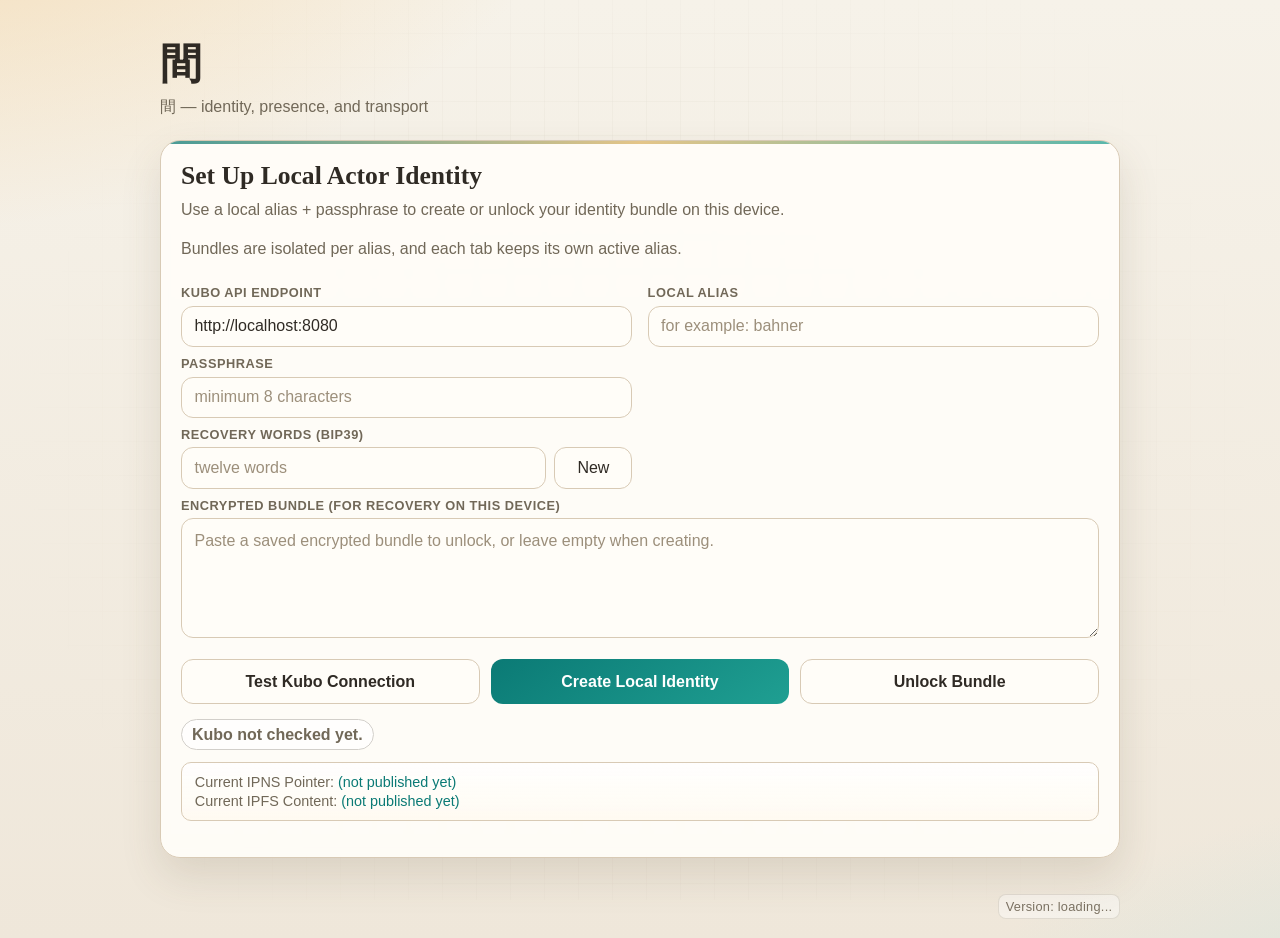
==== actor/www/index.html @ 0f160c1f "Removed legacy lang/locale handling" ====
<!DOCTYPE html>
<html lang="en">
<head>
  <meta charset="UTF-8">
  <meta name="viewport" content="width=device-width, initial-scale=1.0">
  <title>間</title>
  <link rel="icon" type="image/svg+xml" href="favicon.ico">
  <link rel="stylesheet" href="style.css">
</head>
<body>
  <div class="bg-ornament"></div>

  <main class="shell">
    <header class="brand-row">
      <h1 id="brand-proper-name">間</h1>
      <p id="brand-subtitle">間 — identity, presence, and transport</p>
    </header>

    <div id="session-tools" class="session-tools hidden" aria-label="Session tools">
      <button id="btn-export" type="button">Export Bundle</button>
      <button id="btn-lock" type="button">Lock</button>
    </div>

    <section id="setup-view" class="card">
      <h2>Set Up Local Actor Identity</h2>
      <p class="lead">Use a local alias + passphrase to create or unlock your identity bundle on this device.</p>
      <p class="lead">Bundles are isolated per alias, and each tab keeps its own active alias.</p>

      <div class="grid-2">
        <div>
          <label for="kubo-api">Kubo API Endpoint</label>
          <input id="kubo-api" type="text" value="http://localhost:8080" autocomplete="off">
        </div>
        <div>
          <label for="alias-name">Local Alias</label>
          <input id="alias-name" type="text" placeholder="for example: bahner" autocomplete="off">
        </div>
      </div>

      <div class="grid-2">
        <div>
          <label for="passphrase">Passphrase</label>
          <input id="passphrase" type="password" placeholder="minimum 8 characters" autocomplete="off">
        </div>
        <div></div>
      </div>

      <div class="grid-2">
        <div>
          <label for="recovery-phrase">Recovery Words (BIP39)</label>
          <div class="row-tight">
            <input id="recovery-phrase" type="text" placeholder="twelve words" autocomplete="off">
            <button id="btn-new-phrase" type="button">New</button>
          </div>
        </div>
        <div></div>
      </div>

      <label for="bundle-text">Encrypted Bundle (for recovery on this device)</label>
      <textarea id="bundle-text" placeholder="Paste a saved encrypted bundle to unlock, or leave empty when creating."></textarea>

      <div class="setup-actions">
        <button id="btn-kubo-check" type="button">Test Kubo Connection</button>
        <button id="btn-create" class="primary" type="button">Create Local Identity</button>
        <button id="btn-unlock" type="button">Unlock Bundle</button>
      </div>

      <p id="kubo-status" class="status idle">Kubo not checked yet.</p>
      <div id="kubo-install-note" class="kubo-install-note hidden"></div>
      <section id="publish-info" class="publish-info" aria-live="polite">
        <p class="publish-line">Current IPNS Pointer: <a id="current-ipns-link" href="#">(not published yet)</a></p>
        <p class="publish-line">Current IPFS Content: <a id="current-cid-link" href="#">(not published yet)</a></p>
      </section>
      <p id="setup-status" class="setup-status"></p>
    </section>

    <section id="chat-view" class="chat hidden" aria-live="polite">
      <div class="room-hero">
        <h2 id="room-heading">Welcome</h2>
        <p class="lead room-description" id="room-description"></p>
      </div>

      <div class="chat-body">
        <div class="chat-main">
          <div id="transcript" class="transcript"></div>
          <form id="command-form" class="composer">
            <input id="command-input" type="text" placeholder="go north / look / 'hello / @alice 'hi / .help" autocomplete="off">
            <button type="submit" class="primary">Send</button>
          </form>
        </div>
        <aside id="avatar-panel" class="avatar-panel">
          <div class="avatar-panel-label">Here</div>
          <ul id="avatar-list"></ul>
        </aside>
      </div>
    </section>
  </main>

  <footer class="app-footer" aria-live="polite">
    <span id="app-version" class="app-version">Version: loading...</span>
  </footer>

  <div id="lock-overlay" class="lock-overlay hidden" role="dialog" aria-modal="true" aria-hidden="true" tabindex="0" aria-label="Session lock overlay">
    <div class="lock-card">
      <div class="lock-banner">
        <div>
          <p class="lock-title">Pan-Galactic Pause</p>
          <p class="lock-subtitle">Klikk hvor som helst for å lande tilbake i setup.</p>
        </div>
      </div>
      <canvas id="lock-canvas" class="lock-canvas" aria-label="Don't panic canvas"></canvas>
    </div>
  </div>

  <div id="yaml-editor-modal" class="yaml-editor-modal hidden" role="dialog" aria-modal="true" aria-hidden="true" aria-label="Local room YAML editor">
    <div class="yaml-editor-card">
      <header class="yaml-editor-head">
        <div>
          <h2>Local YAML Editor</h2>
          <p id="yaml-editor-context" class="yaml-editor-context">No edit target loaded.</p>
        </div>
      </header>
      <textarea id="yaml-editor-text" class="yaml-editor-text" spellcheck="false" placeholder="Edit content will appear here."></textarea>
      <p id="yaml-editor-status" class="yaml-editor-status">Ready.</p>
      <div class="yaml-editor-actions">
        <button id="yaml-editor-reload" type="button">Reload Source</button>
        <button id="yaml-editor-cancel" type="button">Close</button>
        <button id="yaml-editor-close-eval" type="button" class="hidden">Close and Eval</button>
        <button id="yaml-editor-save" class="primary" type="button">Save</button>
      </div>
    </div>
  </div>

  <script type="module" src="app.js"></script>
</body>
</html>
---- actor/www/style.css ----
:root {
  --bg-0: #f6f2e9;
  --bg-1: #efe7da;
  --panel: rgba(255, 253, 249, 0.92);
  --line: #d8cab5;
  --line-strong: #c4b197;
  --text: #2f2a24;
  --muted: #716858;
  --ok: #1e8f62;
  --warn: #a87412;
  --err: #b4483c;
  --accent: #0b7a75;
  --accent-2: #1f9f92;
  --shadow: 0 18px 40px rgba(94, 78, 53, 0.14);
}

* {
  box-sizing: border-box;
}

body {
  margin: 0;
  min-height: 100vh;
  font-family: "Avenir Next", "Segoe UI", sans-serif;
  color: var(--text);
  background: radial-gradient(1200px 700px at -10% -20%, #f4d8ac 0%, transparent 60%),
              radial-gradient(1000px 520px at 120% 120%, #cce3de 0%, transparent 65%),
              linear-gradient(180deg, var(--bg-0), var(--bg-1));
  display: flex;
  flex-direction: column;
}

.bg-ornament {
  position: fixed;
  inset: 0;
  pointer-events: none;
  background-image: linear-gradient(90deg, rgba(91, 74, 50, 0.06) 1px, transparent 1px),
                    linear-gradient(0deg, rgba(91, 74, 50, 0.06) 1px, transparent 1px);
  background-size: 34px 34px;
  mask-image: radial-gradient(circle at center, black, transparent 80%);
}

.shell {
  flex: 1;
  width: min(960px, calc(100% - 2rem));
  margin: 2.25rem auto;
  position: relative;
  z-index: 1;
}

.app-footer {
  width: min(960px, calc(100% - 2rem));
  margin: 0 auto 1.2rem;
  color: var(--muted);
  font-size: 0.8rem;
  letter-spacing: 0.02em;
  text-align: right;
  opacity: 0.92;
}

.app-version {
  display: inline-block;
  padding: 0.24rem 0.42rem;
  border-radius: 8px;
  border: 1px solid rgba(91, 74, 50, 0.15);
  background: rgba(255, 255, 255, 0.45);
}

.brand-row h1 {
  margin: 0;
  font-family: "Iowan Old Style", "Palatino Linotype", serif;
  font-size: clamp(2rem, 5vw, 2.6rem);
  letter-spacing: 0.01em;
}

.brand-row p {
  margin: 0.3rem 0 1.4rem;
  color: var(--muted);
  font-size: 1rem;
}

.session-tools {
  display: flex;
  justify-content: flex-end;
  gap: 0.45rem;
  margin-bottom: 0.6rem;
}

.session-tools button {
  width: auto;
  padding: 0.5rem 0.7rem;
  font-size: 0.86rem;
  background: rgba(255, 250, 242, 0.75);
}

.card,
.chat {
  border: 1px solid var(--line);
  background: var(--panel);
  border-radius: 20px;
  padding: 1.25rem;
  box-shadow: var(--shadow);
  backdrop-filter: blur(4px);
}

.card {
  position: relative;
  overflow: hidden;
}

.card::before {
  content: "";
  position: absolute;
  inset: 0 auto auto 0;
  width: 100%;
  height: 3px;
  background: linear-gradient(90deg, var(--accent), #dbb263, var(--accent-2));
  opacity: 0.75;
}

.card h2,
.chat h2 {
  margin: 0;
  font-family: "Iowan Old Style", "Palatino Linotype", serif;
  font-size: 1.6rem;
}

.lead {
  color: var(--muted);
  margin-top: 0.42rem;
  line-height: 1.45;
}

.grid-2 {
  display: grid;
  grid-template-columns: 1fr 1fr;
  gap: 0.95rem;
}

label {
  display: block;
  margin: 0.55rem 0 0.34rem;
  font-size: 0.8rem;
  font-weight: 700;
  letter-spacing: 0.04em;
  text-transform: uppercase;
  color: var(--muted);
}

input,
textarea,
button {
  width: 100%;
  border-radius: 12px;
  border: 1px solid var(--line);
  background: #fffdf8;
  color: var(--text);
  padding: 0.68rem 0.78rem;
  font: inherit;
}

input::placeholder,
textarea::placeholder {
  color: #9c8f7b;
}

input:focus,
textarea:focus,
button:focus-visible {
  outline: 2px solid color-mix(in oklab, var(--accent) 45%, white);
  outline-offset: 1px;
  border-color: var(--line-strong);
}

textarea {
  min-height: 120px;
  resize: vertical;
  line-height: 1.35;
}

button {
  cursor: pointer;
  transition: transform 140ms ease, box-shadow 140ms ease, background-color 140ms ease;
}

button:hover {
  transform: translateY(-1px);
  box-shadow: 0 6px 12px rgba(67, 57, 45, 0.15);
}

button.primary {
  background: linear-gradient(145deg, var(--accent), var(--accent-2));
  color: white;
  border: none;
}

.row-tight {
  display: grid;
  grid-template-columns: 1fr auto;
  gap: 0.55rem;
}

.row-tight button {
  width: auto;
  min-width: 78px;
}

.setup-actions {
  margin-top: 1.05rem;
  display: grid;
  grid-template-columns: repeat(3, minmax(0, 1fr));
  gap: 0.7rem;
}

.setup-actions button {
  min-height: 45px;
  font-weight: 600;
}

.status {
  margin: 0.95rem 0 0;
  font-weight: 600;
  display: inline-flex;
  align-items: center;
  gap: 0.4rem;
  padding: 0.34rem 0.62rem;
  border-radius: 999px;
  border: 1px solid transparent;
  background: rgba(255, 255, 255, 0.7);
}

.status.ok { color: var(--ok); border-color: color-mix(in oklab, var(--ok) 35%, white); }
.status.error { color: var(--err); border-color: color-mix(in oklab, var(--err) 35%, white); }
.status.working { color: var(--warn); border-color: color-mix(in oklab, var(--warn) 35%, white); }
.status.idle { color: var(--muted); border-color: color-mix(in oklab, var(--muted) 30%, white); }

.setup-status {
  margin-top: 0.28rem;
  color: var(--muted);
}

.kubo-install-note {
  margin-top: 0.35rem;
  margin-bottom: 0;
  color: var(--warn);
  font-size: 0.92rem;
}

.kubo-install-note a {
  color: var(--accent);
}

.kubo-install-note p {
  margin: 0.18rem 0;
}

.kubo-install-note code {
  background: rgba(18, 18, 18, 0.06);
  border: 1px solid rgba(18, 18, 18, 0.1);
  border-radius: 6px;
  padding: 0.12rem 0.3rem;
  font-size: 0.85rem;
}

.kubo-install-note pre {
  margin: 0.35rem 0;
  padding: 0.52rem 0.62rem;
  border: 1px solid rgba(18, 18, 18, 0.12);
  border-radius: 8px;
  background: rgba(18, 18, 18, 0.04);
  color: #584b39;
  font-size: 0.8rem;
  line-height: 1.32;
  white-space: pre-wrap;
  word-break: break-word;
}

.kubo-install-note .copy-origin {
  display: inline-block;
  width: auto;
  min-width: 0;
  margin-left: 0.45rem;
  padding: 0.22rem 0.46rem;
  font-size: 0.8rem;
}

.publish-info {
  margin-top: 0.7rem;
  padding: 0.7rem 0.8rem;
  border: 1px solid var(--line);
  border-radius: 10px;
  background: linear-gradient(180deg, rgba(255, 255, 255, 0.84), rgba(255, 250, 240, 0.78));
}

.publish-line {
  margin: 0;
  font-size: 0.9rem;
  color: var(--muted);
}

.publish-line + .publish-line {
  margin-top: 0.22rem;
}

.publish-line a {
  color: var(--accent);
  text-decoration: none;
}

.publish-line a:hover {
  text-decoration: underline;
}

.hidden {
  display: none !important;
}

.lock-overlay {
  position: fixed;
  inset: 0;
  z-index: 50;
  display: grid;
  place-items: center;
  padding: 0;
  background: radial-gradient(circle at 18% 12%, rgba(98, 217, 255, 0.24), transparent 38%),
              radial-gradient(circle at 84% 86%, rgba(154, 111, 255, 0.28), transparent 42%),
              radial-gradient(circle at 48% 42%, rgba(26, 74, 124, 0.3), transparent 56%),
              linear-gradient(160deg, rgba(4, 15, 32, 0.9), rgba(9, 24, 43, 0.86));
  backdrop-filter: blur(7px);
}

.lock-card {
  position: relative;
  width: 100vw;
  height: 100vh;
  border: 0;
  border-radius: 0;
  padding: 0;
  background: transparent;
  box-shadow: none;
  color: #e8f3fb;
  overflow: hidden;
}

.lock-banner {
  position: absolute;
  top: clamp(0.9rem, 2.8vh, 2rem);
  left: clamp(0.9rem, 2.8vw, 2.2rem);
  z-index: 2;
  display: flex;
  justify-content: flex-start;
  align-items: center;
  gap: 0.6rem;
  margin-bottom: 0;
  max-width: min(92vw, 760px);
  padding: 0.62rem 0.85rem;
  border-radius: 12px;
  border: 1px solid rgba(177, 225, 255, 0.32);
  background: linear-gradient(160deg, rgba(8, 24, 48, 0.62), rgba(9, 23, 56, 0.52));
  backdrop-filter: blur(4px);
}

.lock-title {
  margin: 0;
  font-family: "Iowan Old Style", "Palatino Linotype", serif;
  font-size: clamp(1.2rem, 3.5vw, 2rem);
  letter-spacing: 0.015em;
  color: #f2fbff;
  text-shadow: 0 2px 16px rgba(78, 196, 255, 0.35);
}

.lock-subtitle {
  margin: 0.32rem 0 0;
  color: #d3ebff;
  font-size: clamp(0.88rem, 1.8vw, 1rem);
}

.lock-canvas {
  width: 100%;
  height: 100%;
  border-radius: 0;
  display: block;
  border: 0;
  background: #071425;
}

.yaml-editor-modal {
  position: fixed;
  inset: 0;
  z-index: 60;
  display: grid;
  place-items: center;
  padding: 1rem;
  background: rgba(20, 16, 12, 0.54);
  backdrop-filter: blur(3px);
}

.yaml-editor-card {
  width: min(940px, 100%);
  max-height: min(90vh, 900px);
  display: grid;
  grid-template-rows: auto minmax(280px, 1fr) auto auto;
  gap: 0.65rem;
  border: 1px solid var(--line-strong);
  border-radius: 16px;
  background: rgba(255, 253, 248, 0.98);
  box-shadow: 0 22px 52px rgba(40, 31, 22, 0.34);
  padding: 0.85rem;
}

.yaml-editor-head h2 {
  margin: 0;
  font-size: 1.25rem;
  font-family: "Iowan Old Style", "Palatino Linotype", serif;
}

.yaml-editor-context {
  margin: 0.22rem 0 0;
  color: var(--muted);
  font-size: 0.9rem;
}

.yaml-editor-text {
  min-height: 280px;
  max-height: 62vh;
  width: 100%;
  resize: vertical;
  border-radius: 12px;
  border: 1px solid var(--line);
  background: #fffdf8;
  font-family: "SFMono-Regular", Menlo, Monaco, Consolas, "Liberation Mono", monospace;
  font-size: 0.92rem;
  line-height: 1.42;
}

.yaml-editor-status {
  margin: 0;
  color: var(--muted);
  font-size: 0.9rem;
}

.yaml-editor-status.working { color: var(--warn); }
.yaml-editor-status.error { color: var(--err); }
.yaml-editor-status.ok { color: var(--ok); }

.yaml-editor-actions {
  display: grid;
  grid-template-columns: repeat(3, minmax(0, 1fr));
  gap: 0.55rem;
}

.room-hero h2 {
  margin: 0;
  font-family: "Iowan Old Style", "Palatino Linotype", serif;
  font-size: clamp(2rem, 4.2vw, 2.8rem);
  line-height: 1.1;
}

.room-description {
  margin-top: 0.55rem;
  max-width: 66ch;
  font-size: 1.15rem;
  line-height: 1.5;
  color: #4a4034;
}

.transcript {
  margin-top: 0.95rem;
  min-height: 280px;
  max-height: 50vh;
  overflow: auto;
  border: 1px solid #dbcdb9;
  border-radius: 14px;
  padding: 0.75rem;
  background: rgba(255, 251, 243, 0.9);
  display: flex;
  flex-direction: column;
  gap: 0.2rem;
}

.msg {
  margin: 0;
}

.msg p {
  margin: 0;
  white-space: pre-wrap;
  word-break: break-word;
  line-height: 1.42;
}

.msg.system p {
  color: #1f5da8;
}

.composer {
  margin-top: 0.8rem;
  display: grid;
  grid-template-columns: 1fr auto;
  gap: 0.55rem;
}

.composer button {
  width: auto;
  min-width: 90px;
}

.chat-body {
  display: grid;
  grid-template-columns: 1fr 190px;
  gap: 0.75rem;
  align-items: start;
  margin-top: 1rem;
}

.chat-main {
  display: flex;
  flex-direction: column;
  gap: 0.55rem;
}

/* Remove the top margin from transcript and composer when they live inside .chat-main */
.chat-main .transcript {
  margin-top: 0;
}

.chat-main .composer {
  margin-top: 0;
}

.avatar-panel {
  border: 1px solid var(--line);
  border-radius: 14px;
  background: rgba(255, 250, 242, 0.9);
  padding: 0.55rem 0.65rem;
  min-height: 120px;
  overflow: hidden;
}

.avatar-panel-label {
  font-size: 0.72rem;
  letter-spacing: 0.06em;
  text-transform: uppercase;
  color: var(--muted);
  font-weight: 700;
  margin-bottom: 0.45rem;
}

#avatar-list {
  list-style: none;
  margin: 0;
  padding: 0;
  display: flex;
  flex-direction: column;
  gap: 0.25rem;
  max-height: calc(50vh - 60px);
  overflow-y: auto;
}

.avatar-item {
  font-size: 0.82rem;
  color: var(--text);
  white-space: nowrap;
  overflow: hidden;
  text-overflow: ellipsis;
  padding: 0.18rem 0.1rem;
}

.avatar-item::before {
  content: '@';
  color: var(--muted);
  margin-right: 0.1em;
}

@media (max-width: 780px) {
  .shell {
    width: min(960px, calc(100% - 1.1rem));
    margin: 1.1rem auto;
  }

  .card,
  .chat {
    padding: 0.9rem;
    border-radius: 16px;
  }

  .grid-2,
  .setup-actions {
    grid-template-columns: 1fr;
  }

  .session-tools {
    justify-content: flex-start;
  }

  .composer {
    grid-template-columns: 1fr;
  }

  .chat-body {
    grid-template-columns: 1fr;
  }

  .lock-card {
    border-radius: 0;
    padding: 0;
  }

  .lock-banner {
    left: 0.65rem;
    top: 0.65rem;
    max-width: calc(100vw - 1.3rem);
    flex-direction: row;
    align-items: flex-start;
    padding: 0.5rem 0.65rem;
  }

  .lock-canvas {
    height: 100%;
  }

  .yaml-editor-card {
    padding: 0.7rem;
    max-height: 94vh;
  }

  .yaml-editor-actions {
    grid-template-columns: 1fr;
  }

  #avatar-list {
    max-height: 140px;
  }
}
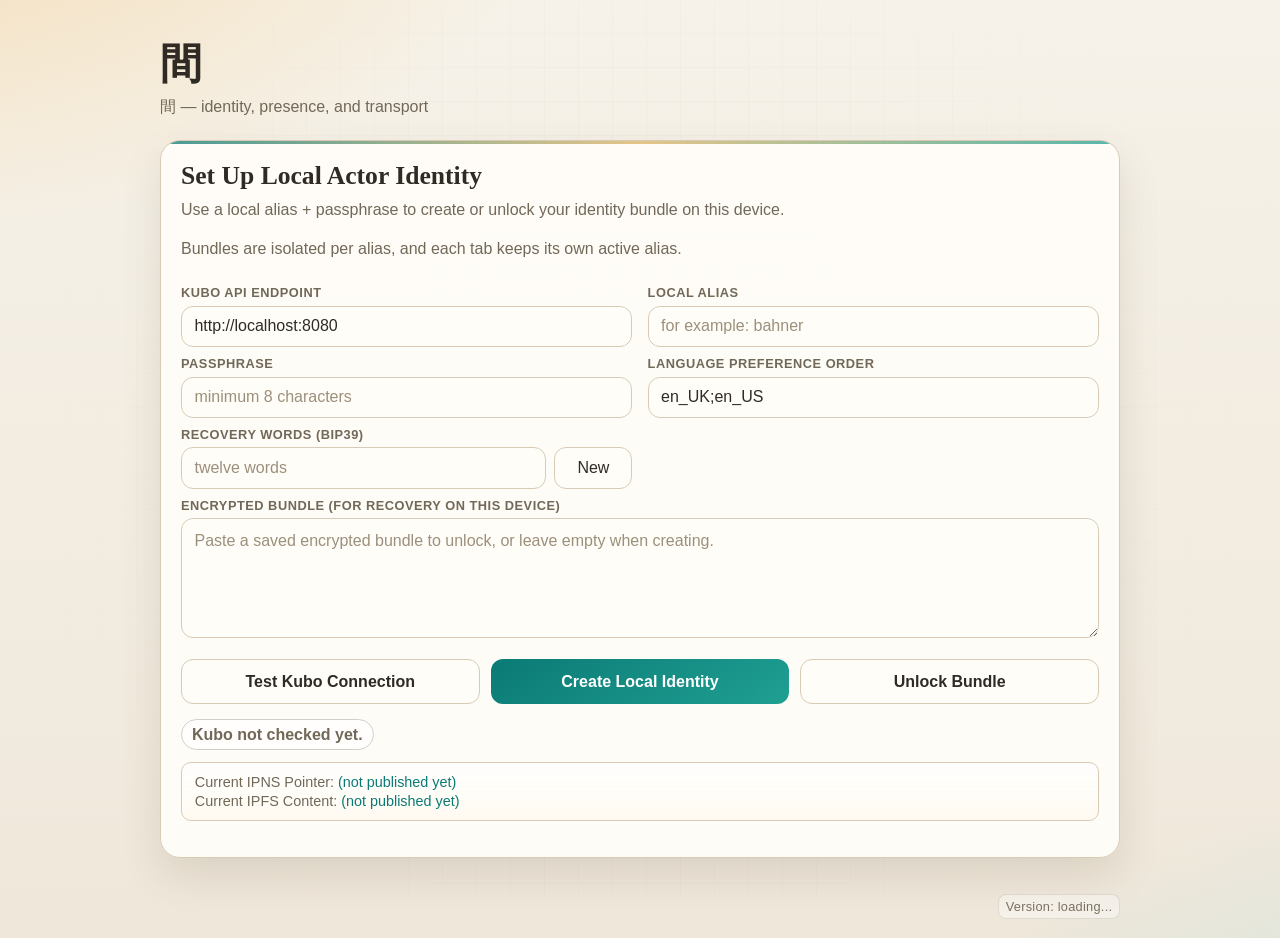
==== commit b6b78b12: "Add language support for user facing world content" ====
--- a/actor/www/index.html
+++ b/actor/www/index.html
@@ -42,7 +42,10 @@
           <label for="passphrase">Passphrase</label>
           <input id="passphrase" type="password" placeholder="minimum 8 characters" autocomplete="off">
         </div>
-        <div></div>
+        <div>
+          <label for="language-order">Language Preference Order</label>
+          <input id="language-order" type="text" value="en_UK;en_US" placeholder="nb_NO;en_UK;en_US" autocomplete="off">
+        </div>
       </div>
 
       <div class="grid-2">
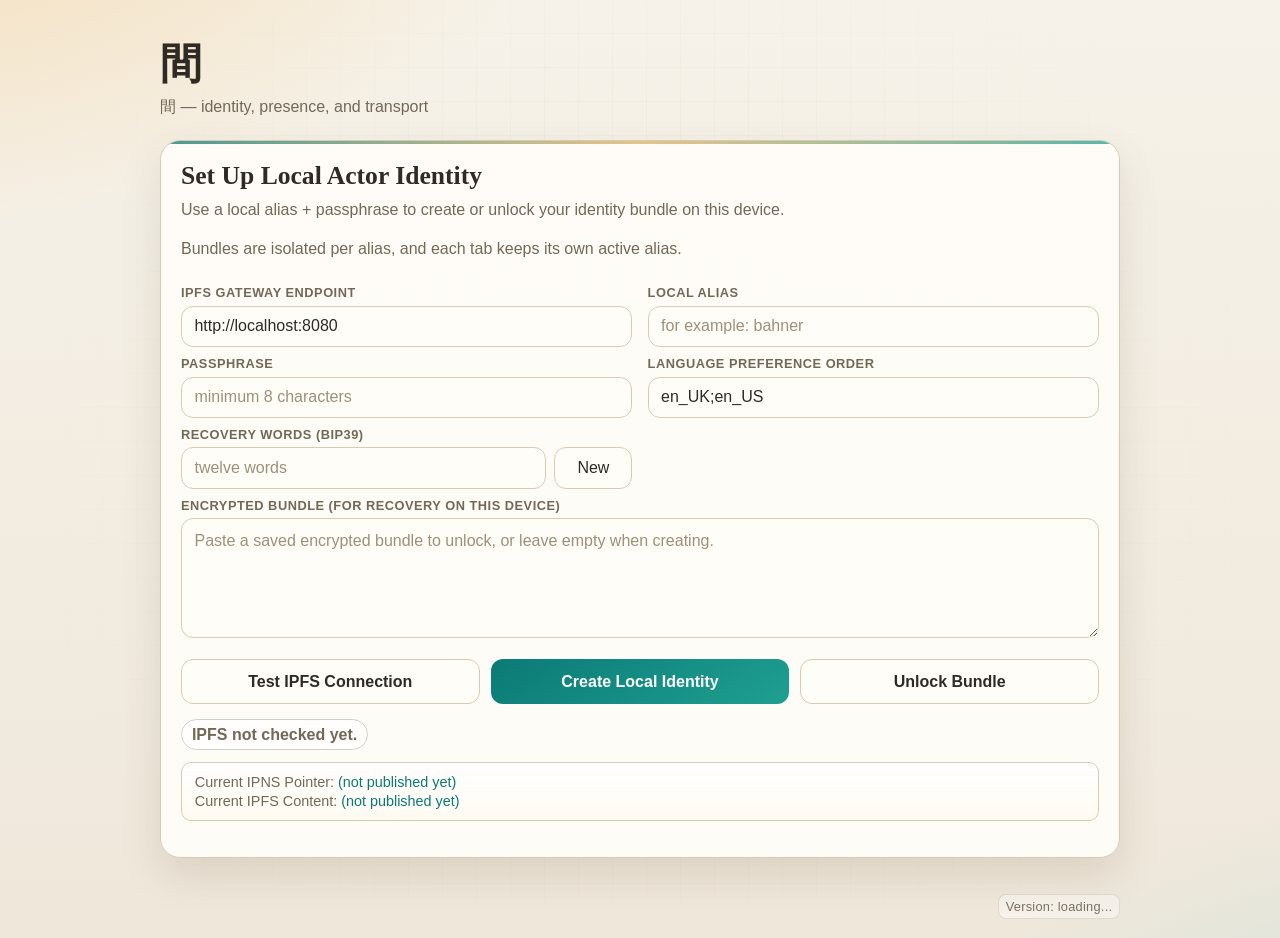
==== commit f0e6523c: "Fix gateway handling and did document publishing via world" ====
--- a/actor/www/index.html
+++ b/actor/www/index.html
@@ -28,7 +28,7 @@
 
       <div class="grid-2">
         <div>
-          <label for="kubo-api">Kubo API Endpoint</label>
+          <label for="kubo-api">IPFS Gateway Endpoint</label>
           <input id="kubo-api" type="text" value="http://localhost:8080" autocomplete="off">
         </div>
         <div>
@@ -63,12 +63,12 @@
       <textarea id="bundle-text" placeholder="Paste a saved encrypted bundle to unlock, or leave empty when creating."></textarea>
 
       <div class="setup-actions">
-        <button id="btn-kubo-check" type="button">Test Kubo Connection</button>
+        <button id="btn-kubo-check" type="button">Test IPFS Connection</button>
         <button id="btn-create" class="primary" type="button">Create Local Identity</button>
         <button id="btn-unlock" type="button">Unlock Bundle</button>
       </div>
 
-      <p id="kubo-status" class="status idle">Kubo not checked yet.</p>
+      <p id="kubo-status" class="status idle">IPFS not checked yet.</p>
       <div id="kubo-install-note" class="kubo-install-note hidden"></div>
       <section id="publish-info" class="publish-info" aria-live="polite">
         <p class="publish-line">Current IPNS Pointer: <a id="current-ipns-link" href="#">(not published yet)</a></p>
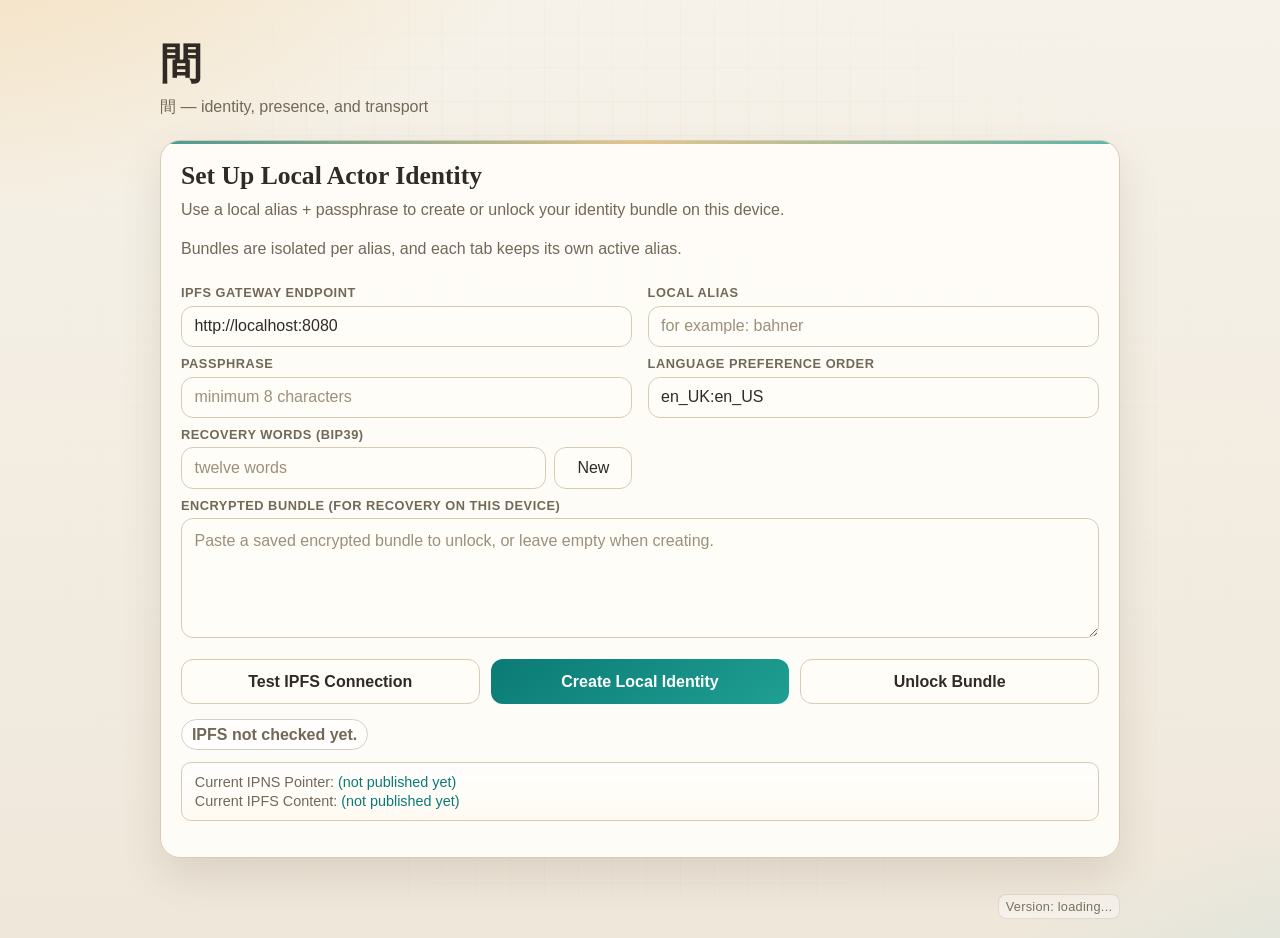
==== commit 47cdcdb4: "Actor cleanup" ====
--- a/actor/www/index.html
+++ b/actor/www/index.html
@@ -28,8 +28,8 @@
 
       <div class="grid-2">
         <div>
-          <label for="kubo-api">IPFS Gateway Endpoint</label>
-          <input id="kubo-api" type="text" value="http://localhost:8080" autocomplete="off">
+          <label for="gateway-api">IPFS Gateway Endpoint</label>
+          <input id="gateway-api" type="text" value="http://localhost:8080" autocomplete="off">
         </div>
         <div>
           <label for="alias-name">Local Alias</label>
@@ -44,7 +44,7 @@
         </div>
         <div>
           <label for="language-order">Language Preference Order</label>
-          <input id="language-order" type="text" value="en_UK;en_US" placeholder="nb_NO;en_UK;en_US" autocomplete="off">
+          <input id="language-order" type="text" value="en_UK:en_US" placeholder="nb_NO:en_UK:en:no:da:se" autocomplete="off">
         </div>
       </div>
 
@@ -63,13 +63,13 @@
       <textarea id="bundle-text" placeholder="Paste a saved encrypted bundle to unlock, or leave empty when creating."></textarea>
 
       <div class="setup-actions">
-        <button id="btn-kubo-check" type="button">Test IPFS Connection</button>
+        <button id="btn-gateway-check" type="button">Test IPFS Connection</button>
         <button id="btn-create" class="primary" type="button">Create Local Identity</button>
         <button id="btn-unlock" type="button">Unlock Bundle</button>
       </div>
 
-      <p id="kubo-status" class="status idle">IPFS not checked yet.</p>
-      <div id="kubo-install-note" class="kubo-install-note hidden"></div>
+      <p id="gateway-status" class="status idle">IPFS not checked yet.</p>
+      <div id="gateway-install-note" class="gateway-install-note hidden"></div>
       <section id="publish-info" class="publish-info" aria-live="polite">
         <p class="publish-line">Current IPNS Pointer: <a id="current-ipns-link" href="#">(not published yet)</a></p>
         <p class="publish-line">Current IPFS Content: <a id="current-cid-link" href="#">(not published yet)</a></p>
--- a/actor/www/style.css
+++ b/actor/www/style.css
@@ -239,22 +239,22 @@
   color: var(--muted);
 }
 
-.kubo-install-note {
+.gateway-install-note {
   margin-top: 0.35rem;
   margin-bottom: 0;
   color: var(--warn);
   font-size: 0.92rem;
 }
 
-.kubo-install-note a {
+.gateway-install-note a {
   color: var(--accent);
 }
 
-.kubo-install-note p {
+.gateway-install-note p {
   margin: 0.18rem 0;
 }
 
-.kubo-install-note code {
+.gateway-install-note code {
   background: rgba(18, 18, 18, 0.06);
   border: 1px solid rgba(18, 18, 18, 0.1);
   border-radius: 6px;
@@ -262,7 +262,7 @@
   font-size: 0.85rem;
 }
 
-.kubo-install-note pre {
+.gateway-install-note pre {
   margin: 0.35rem 0;
   padding: 0.52rem 0.62rem;
   border: 1px solid rgba(18, 18, 18, 0.12);
@@ -275,7 +275,7 @@
   word-break: break-word;
 }
 
-.kubo-install-note .copy-origin {
+.gateway-install-note .copy-origin {
   display: inline-block;
   width: auto;
   min-width: 0;
@@ -433,6 +433,36 @@
   line-height: 1.42;
 }
 
+.yaml-editor-text.hidden-by-cm {
+  display: none;
+}
+
+.yaml-editor-cm {
+  min-height: 280px;
+  max-height: 62vh;
+  width: 100%;
+  border-radius: 12px;
+  border: 1px solid var(--line);
+  background: #fffdf8;
+  overflow: auto;
+}
+
+.yaml-editor-cm .cm-editor {
+  min-height: 278px;
+  max-height: 62vh;
+}
+
+.yaml-editor-cm .cm-scroller {
+  font-family: "SFMono-Regular", Menlo, Monaco, Consolas, "Liberation Mono", monospace;
+  font-size: 0.92rem;
+  line-height: 1.42;
+}
+
+.yaml-editor-cm.disabled {
+  opacity: 0.65;
+  pointer-events: none;
+}
+
 .yaml-editor-status {
   margin: 0;
   color: var(--muted);
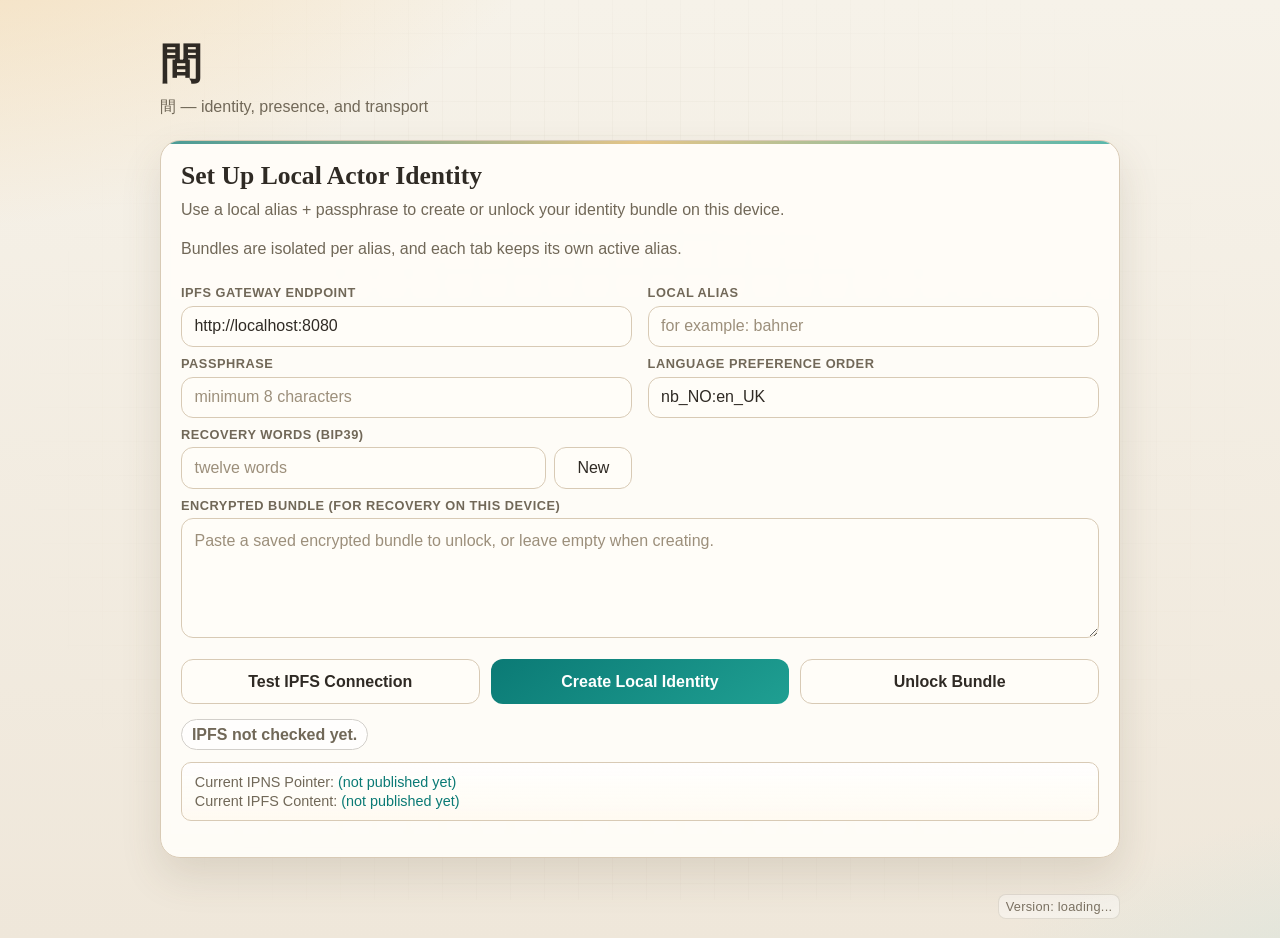
==== commit 35006679: "Fix build errors and versioning" ====
--- a/actor/www/index.html
+++ b/actor/www/index.html
@@ -44,7 +44,7 @@
         </div>
         <div>
           <label for="language-order">Language Preference Order</label>
-          <input id="language-order" type="text" value="en_UK:en_US" placeholder="nb_NO:en_UK:en:no:da:se" autocomplete="off">
+          <input id="language-order" type="text" value="nb_NO:en_UK" placeholder="nb_NO:en_UK:en:no:da:se" autocomplete="off">
         </div>
       </div>
 
@@ -134,6 +134,7 @@
     </div>
   </div>
 
+  <script src="pkg/build-version.js"></script>
   <script type="module" src="app.js"></script>
 </body>
 </html>
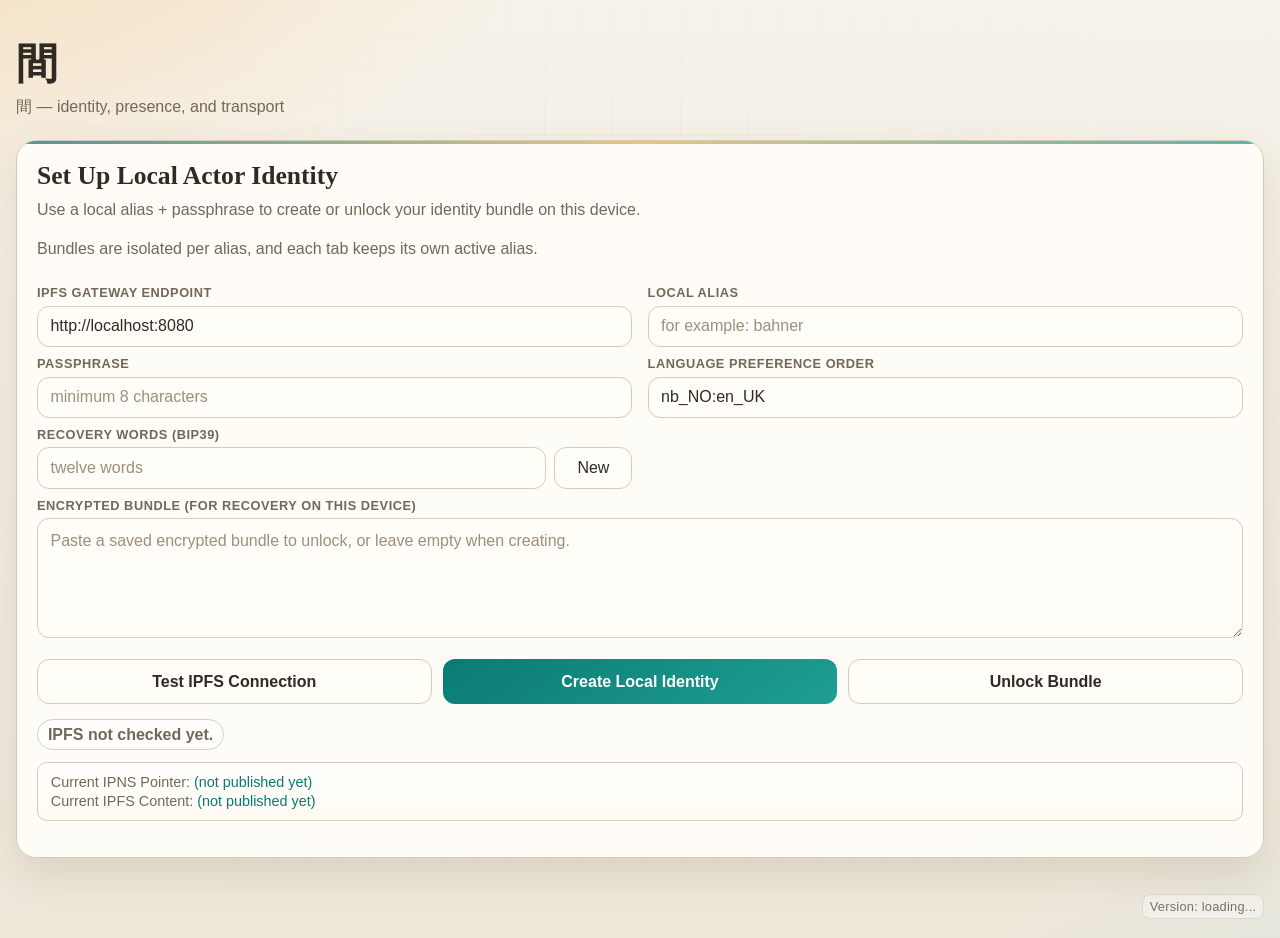
==== commit 6f50a7ef: "Refactor aliasing to avoid collisions" ====
--- a/actor/www/index.html
+++ b/actor/www/index.html
@@ -17,6 +17,9 @@
     </header>
 
     <div id="session-tools" class="session-tools hidden" aria-label="Session tools">
+      <button id="btn-help" type="button">Hjelp</button>
+      <button id="btn-alias" type="button" aria-pressed="true">Aliasing</button>
+      <button id="btn-log" type="button">Logg</button>
       <button id="btn-export" type="button">Export Bundle</button>
       <button id="btn-lock" type="button">Lock</button>
     </div>
@@ -134,6 +137,101 @@
     </div>
   </div>
 
+  <div id="matrix-modal" class="matrix-modal hidden" role="dialog" aria-modal="true" aria-hidden="true" aria-label="I/O command log">
+    <div class="matrix-card">
+      <header class="matrix-head">
+        <h2>I/O Log</h2>
+        <p>Rå logg for kommandoer inn/ut i denne fanen.</p>
+      </header>
+      <pre id="matrix-text" class="matrix-text"></pre>
+      <div class="matrix-actions">
+        <button id="matrix-refresh" type="button">Refresh</button>
+        <button id="matrix-close" class="primary" type="button">Close</button>
+      </div>
+    </div>
+  </div>
+
+  <div id="help-modal" class="help-modal hidden" role="dialog" aria-modal="true" aria-hidden="true" aria-label="Getting started guide">
+    <div class="help-card">
+      <header class="help-head">
+        <h2>間 — Kom i gang</h2>
+      </header>
+      <div class="help-body">
+        <section>
+          <h3>Hva er 間?</h3>
+          <p>間 er en desentralisert tekstverdenen. Du oppretter en lokal identitet,
+          kobler deg til en verden via IPFS, og snakker med andre tilstede i samme rom.
+          Alt foregår med enkle tekstkommandoer.</p>
+        </section>
+
+        <section>
+          <h3>1. Opprett identitet</h3>
+          <p>Skriv inn et <strong>lokalt alias</strong> (et navn for denne enheten) og en
+          <strong>passphrase</strong> (minst 8 tegn). Trykk <em>Create Local Identity</em>.
+          Du får en kryptert bundle som lagres i nettleseren. Passordet låser opp bundelen.</p>
+          <p>BIP39-ordene er din <strong>gjenopprettingsnøkkel</strong> — ta vare på dem.
+          Bundelen kan eksporteres som backup med <em>Export Bundle</em>-knappen.</p>
+        </section>
+
+        <section>
+          <h3>2. Koble til en verden</h3>
+          <p>Skriv inn en verden-DID i kommandolinjen, for eksempel:</p>
+          <pre>@did:ma:k2k4r8k...abc</pre>
+          <p>Aktøren kobler seg til verden og plasserer deg i lobbyen.</p>
+        </section>
+
+        <section>
+          <h3>3. Snakk og utforsk</h3>
+          <ul>
+            <li><code>'hei alle</code> — si noe i rommet (legg til <code>'</code> foran)</li>
+            <li><code>@alice 'hei</code> — hvisker til en spesifikk person</li>
+            <li><code>.help</code> — vis alle lokale dot-kommandoer</li>
+            <li><code>my.aliases</code> — vis aliaslisten din</li>
+          </ul>
+        </section>
+
+        <section>
+          <h3>4. Publiser identiteten din</h3>
+          <p>For at andre skal finne deg, publiser DID-dokumentet ditt til verden:</p>
+          <pre>my.identity.publish did:ma:&lt;world&gt;</pre>
+          <p>Dette ber verdens IPFS-node om å pinne dokumentet ditt og gjøre det
+          tilgjengelig via IPNS.</p>
+        </section>
+
+        <section class="trust-section">
+          <h3>Hvem stoler du på?</h3>
+          <p>Når du kjører <code>my.identity.publish</code>, sender du DID-dokumentet ditt
+          til verdens IPFS-node. Det betyr:</p>
+          <ul>
+            <li><strong>Verden ser dokumentet ditt</strong> — den pinnes på verdens node
+            og publiseres under din IPNS-nøkkel.</li>
+            <li><strong>Du stoler på verden</strong> for å publisere dokumentet korrekt
+            og ikke endre innholdet.</li>
+            <li><strong>Privat nøkkel forblir lokal</strong> — bare det signerte dokumentet
+            forlater enheten. Passordet og nøklene forblir i nettleseren.</li>
+            <li><strong>Verdensoperatøren</strong> kan i teorien se hvilke transportendepunkter
+            du annonserer, men kan ikke signere noe på dine vegne.</li>
+          </ul>
+          <p>Kort sagt: du trenger en verden du stoler på for publisering,
+          men identiteten din er kryptografisk din.</p>
+        </section>
+
+        <section>
+          <h3>Nyttige knapper</h3>
+          <ul>
+            <li><strong>Aliasing</strong> — slå av/på alias-visning i dialogen</li>
+            <li><strong>Logg</strong> — se rå I/O-logg for feilsøking</li>
+            <li><strong>Export Bundle</strong> — last ned kryptert identitetsbundle</li>
+            <li><strong>Lock</strong> — lås økten (klikk for å gå tilbake til setup)</li>
+          </ul>
+        </section>
+      </div>
+      <div class="help-actions">
+        <button id="help-close" class="primary" type="button">Lukk</button>
+      </div>
+    </div>
+  </div>
+
   <script src="pkg/build-version.js"></script>
   <script type="module" src="app.js"></script>
 </body>
--- a/actor/www/style.css
+++ b/actor/www/style.css
@@ -42,14 +42,14 @@
 
 .shell {
   flex: 1;
-  width: min(960px, calc(100% - 2rem));
+  width: calc(100% - 2rem);
   margin: 2.25rem auto;
   position: relative;
   z-index: 1;
 }
 
 .app-footer {
-  width: min(960px, calc(100% - 2rem));
+  width: calc(100% - 2rem);
   margin: 0 auto 1.2rem;
   color: var(--muted);
   font-size: 0.8rem;
@@ -91,6 +91,16 @@
   padding: 0.5rem 0.7rem;
   font-size: 0.86rem;
   background: rgba(255, 250, 242, 0.75);
+}
+
+#btn-alias.aliasing-inverted {
+  background: #0b0b0b;
+  color: #ffdead;
+  border-color: #0b0b0b;
+}
+
+#btn-alias.aliasing-inverted:hover {
+  box-shadow: 0 6px 12px rgba(0, 0, 0, 0.26);
 }
 
 .card,
@@ -537,7 +547,7 @@
 
 .chat-body {
   display: grid;
-  grid-template-columns: 1fr 190px;
+  grid-template-columns: 1fr minmax(240px, 25%);
   gap: 0.75rem;
   align-items: start;
   margin-top: 1rem;
@@ -590,16 +600,67 @@
 .avatar-item {
   font-size: 0.82rem;
   color: var(--text);
-  white-space: nowrap;
-  overflow: hidden;
-  text-overflow: ellipsis;
+  word-break: break-all;
   padding: 0.18rem 0.1rem;
 }
 
-.avatar-item::before {
-  content: '@';
-  color: var(--muted);
-  margin-right: 0.1em;
+.matrix-modal {
+  position: fixed;
+  inset: 0;
+  z-index: 62;
+  display: grid;
+  place-items: center;
+  padding: 1rem;
+  background: rgba(14, 10, 8, 0.58);
+  backdrop-filter: blur(3px);
+}
+
+.matrix-card {
+  width: min(960px, 100%);
+  max-height: min(92vh, 920px);
+  display: grid;
+  grid-template-rows: auto minmax(260px, 1fr) auto;
+  gap: 0.65rem;
+  border: 1px solid var(--line-strong);
+  border-radius: 16px;
+  background: rgba(255, 253, 248, 0.98);
+  box-shadow: 0 22px 52px rgba(40, 31, 22, 0.34);
+  padding: 0.85rem;
+}
+
+.matrix-head h2 {
+  margin: 0;
+  font-size: 1.2rem;
+  font-family: "Iowan Old Style", "Palatino Linotype", serif;
+}
+
+.matrix-head p {
+  margin: 0.22rem 0 0;
+  color: var(--muted);
+  font-size: 0.9rem;
+}
+
+.matrix-text {
+  margin: 0;
+  min-height: 260px;
+  max-height: 62vh;
+  border-radius: 12px;
+  border: 1px solid var(--line);
+  background: #fffdf8;
+  color: var(--text);
+  padding: 0.75rem;
+  overflow: auto;
+  font-family: "SFMono-Regular", Menlo, Monaco, Consolas, "Liberation Mono", monospace;
+  font-size: 0.86rem;
+  line-height: 1.42;
+  white-space: pre-wrap;
+  word-break: break-word;
+}
+
+.matrix-actions {
+  display: grid;
+  grid-template-columns: 1fr 1fr;
+  gap: 0.55rem;
 }
 
 @media (max-width: 780px) {
@@ -658,7 +719,115 @@
     grid-template-columns: 1fr;
   }
 
+  .matrix-actions {
+    grid-template-columns: 1fr;
+  }
+
+  .help-actions {
+    grid-template-columns: 1fr;
+  }
+
   #avatar-list {
     max-height: 140px;
   }
 }
+
+.help-modal {
+  position: fixed;
+  inset: 0;
+  z-index: 62;
+  display: grid;
+  place-items: center;
+  padding: 1rem;
+  background: rgba(14, 10, 8, 0.58);
+  backdrop-filter: blur(3px);
+}
+
+.help-card {
+  width: min(680px, 100%);
+  max-height: min(92vh, 920px);
+  display: grid;
+  grid-template-rows: auto 1fr auto;
+  gap: 0.65rem;
+  border: 1px solid var(--line-strong);
+  border-radius: 16px;
+  background: rgba(255, 253, 248, 0.98);
+  box-shadow: 0 22px 52px rgba(40, 31, 22, 0.34);
+  padding: 0.85rem;
+}
+
+.help-head h2 {
+  margin: 0;
+  font-size: 1.25rem;
+  font-family: "Iowan Old Style", "Palatino Linotype", serif;
+}
+
+.help-body {
+  overflow-y: auto;
+  padding: 0.4rem 0.2rem;
+  line-height: 1.52;
+  color: var(--text);
+  font-size: 0.94rem;
+}
+
+.help-body h3 {
+  margin: 1.1rem 0 0.35rem;
+  font-size: 1.02rem;
+  font-family: "Iowan Old Style", "Palatino Linotype", serif;
+  color: var(--accent);
+}
+
+.help-body section:first-child h3 {
+  margin-top: 0;
+}
+
+.help-body p {
+  margin: 0.3rem 0;
+}
+
+.help-body ul {
+  margin: 0.3rem 0;
+  padding-left: 1.4rem;
+}
+
+.help-body li {
+  margin-bottom: 0.2rem;
+}
+
+.help-body pre {
+  margin: 0.35rem 0;
+  padding: 0.45rem 0.6rem;
+  border: 1px solid rgba(18, 18, 18, 0.12);
+  border-radius: 8px;
+  background: rgba(18, 18, 18, 0.04);
+  color: #584b39;
+  font-size: 0.85rem;
+  line-height: 1.32;
+  white-space: pre-wrap;
+  word-break: break-word;
+}
+
+.help-body code {
+  background: rgba(18, 18, 18, 0.06);
+  border: 1px solid rgba(18, 18, 18, 0.1);
+  border-radius: 6px;
+  padding: 0.1rem 0.28rem;
+  font-size: 0.86rem;
+}
+
+.trust-section {
+  border: 1px solid color-mix(in oklab, var(--accent) 25%, white);
+  border-radius: 12px;
+  padding: 0.65rem 0.75rem;
+  background: linear-gradient(180deg, rgba(11, 122, 117, 0.05), rgba(255, 255, 255, 0));
+}
+
+.trust-section h3 {
+  margin-top: 0 !important;
+}
+
+.help-actions {
+  display: grid;
+  grid-template-columns: 1fr;
+  gap: 0.55rem;
+}
